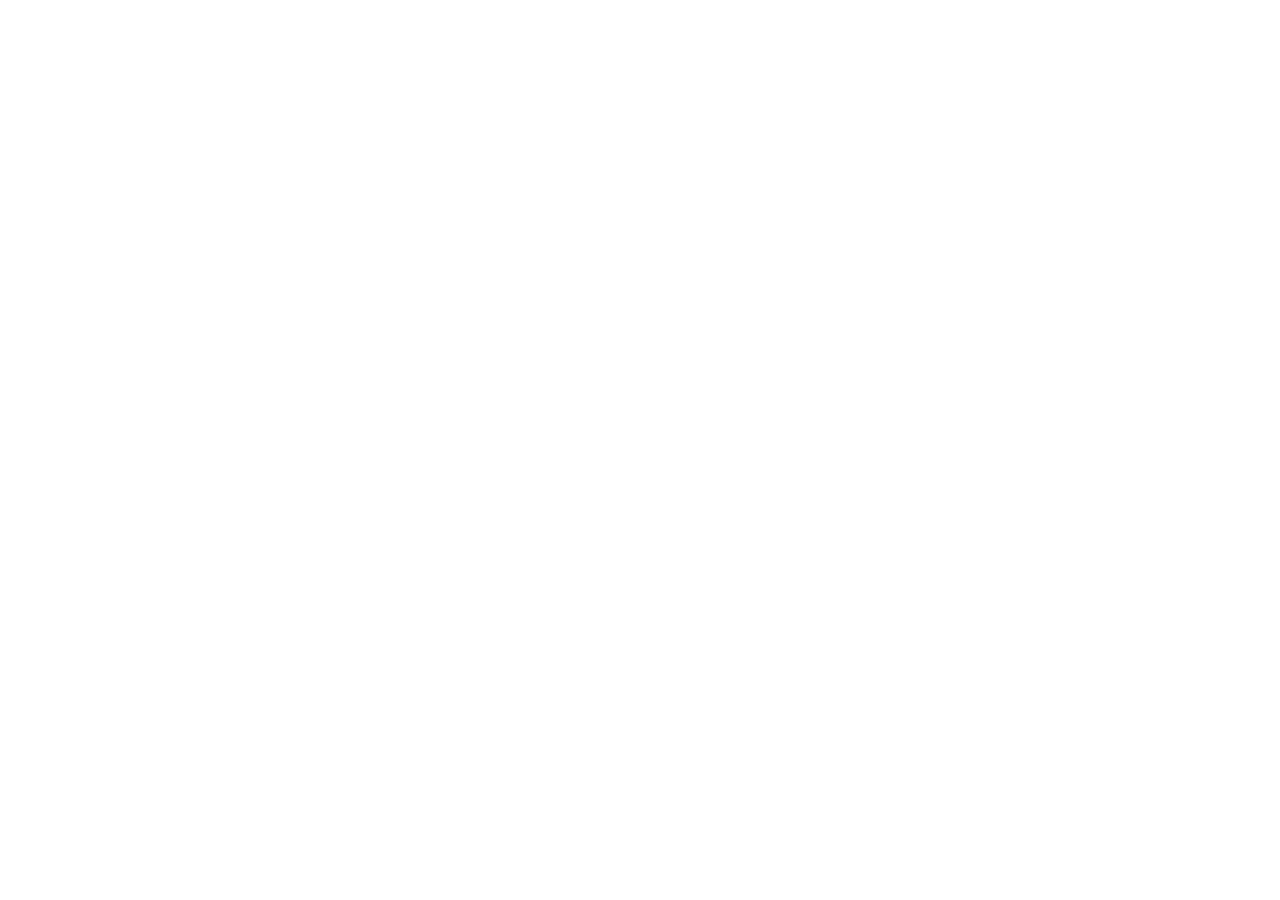
==== index.html @ 282d5bdf "start" ====
<!DOCTYPE html>
<html lang="sv">
<head>
    <meta charset="UTF-8">
    <meta name="viewport" content="width=device-width, initial-scale=1.0">
    <title>Document</title>
    <link rel="stylesheet" href="style.css">
</head>
<body>
    
</body>
</html>
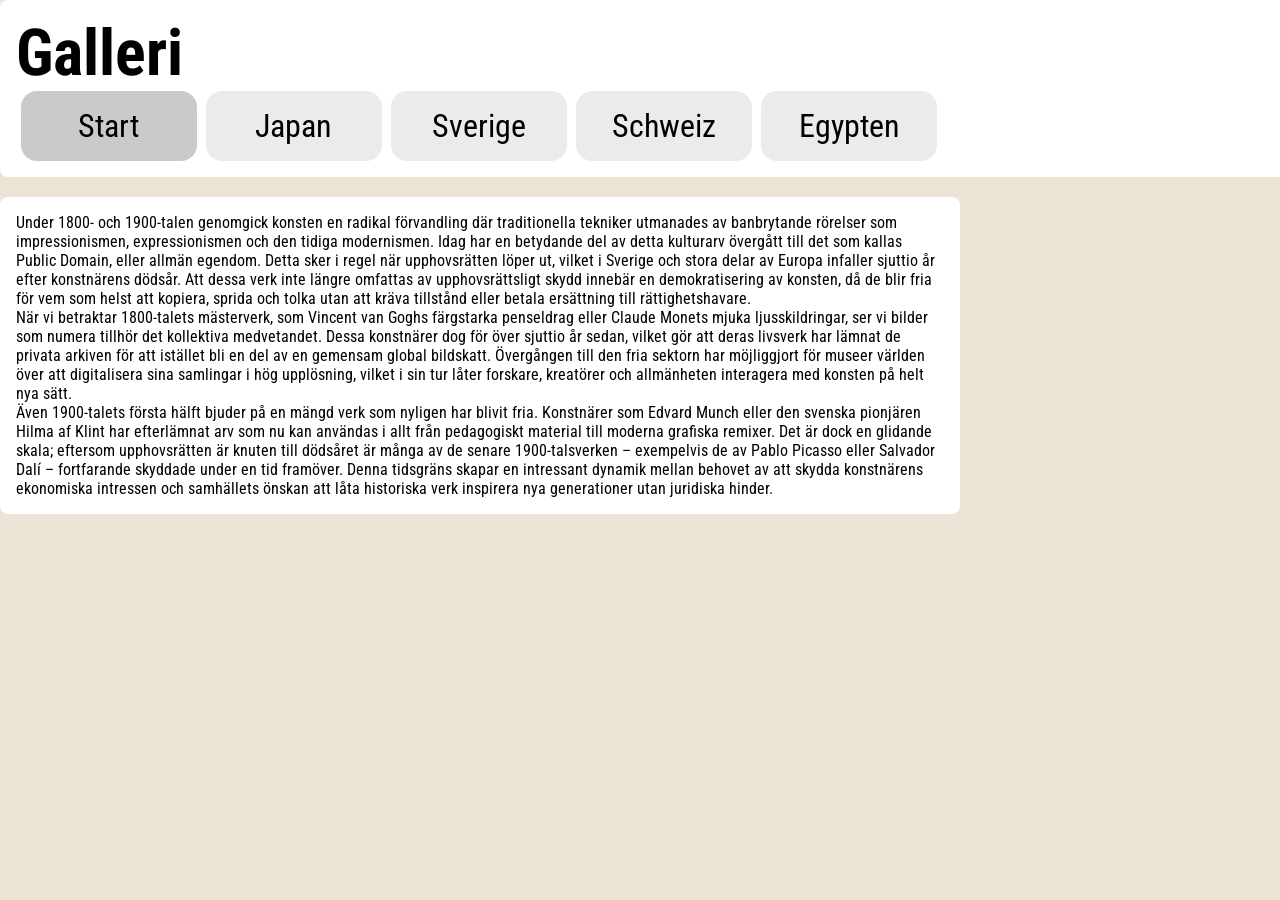
==== commit fc856d7c: "fortsatt med css och börjat på js" ====
--- a/index.html
+++ b/index.html
@@ -1,12 +1,52 @@
 <!DOCTYPE html>
 <html lang="sv">
+
 <head>
     <meta charset="UTF-8">
     <meta name="viewport" content="width=device-width, initial-scale=1.0">
     <title>Document</title>
     <link rel="stylesheet" href="style.css">
 </head>
+
 <body>
-    
+    <div class="kontainer">
+        <div class="kontainer">
+        <Header>
+            <h1>Galleri</h1>
+            <nav class="meny">
+                <a href="index.html" class="aktiv">Start</a>
+                <a href="sida1.html">Japan</a>
+                <a href="sida2.html">Sverige</a>
+                <a href="sida3.html">Schweiz</a>
+                <a href="sida4.html">Egypten</a>
+            </nav>
+        </Header>
+        <main>
+            <p>Under 1800- och 1900-talen genomgick konsten en radikal förvandling där traditionella tekniker utmanades av
+            banbrytande rörelser som impressionismen, expressionismen och den tidiga modernismen. Idag har en betydande
+            del av detta kulturarv övergått till det som kallas Public Domain, eller allmän egendom. Detta sker i regel
+            när upphovsrätten löper ut, vilket i Sverige och stora delar av Europa infaller sjuttio år efter konstnärens
+            dödsår. Att dessa verk inte längre omfattas av upphovsrättsligt skydd innebär en demokratisering av konsten,
+            då de blir fria för vem som helst att kopiera, sprida och tolka utan att kräva tillstånd eller betala
+            ersättning till rättighetshavare. <br>
+
+            När vi betraktar 1800-talets mästerverk, som Vincent van Goghs färgstarka penseldrag eller Claude Monets
+            mjuka ljusskildringar, ser vi bilder som numera tillhör det kollektiva medvetandet. Dessa konstnärer dog för
+            över sjuttio år sedan, vilket gör att deras livsverk har lämnat de privata arkiven för att istället bli en
+            del av en gemensam global bildskatt. Övergången till den fria sektorn har möjliggjort för museer världen
+            över att digitalisera sina samlingar i hög upplösning, vilket i sin tur låter forskare, kreatörer och
+            allmänheten interagera med konsten på helt nya sätt. <br>
+
+            Även 1900-talets första hälft bjuder på en mängd verk som nyligen har blivit fria. Konstnärer som Edvard
+            Munch eller den svenska pionjären Hilma af Klint har efterlämnat arv som nu kan användas i allt från
+            pedagogiskt material till moderna grafiska remixer. Det är dock en glidande skala; eftersom upphovsrätten är
+            knuten till dödsåret är många av de senare 1900-talsverken – exempelvis de av Pablo Picasso eller Salvador
+            Dalí – fortfarande skyddade under en tid framöver. Denna tidsgräns skapar en intressant dynamik mellan
+            behovet av att skydda konstnärens ekonomiska intressen och samhällets önskan att låta historiska verk
+            inspirera nya generationer utan juridiska hinder.</p>
+        </main>
+        
+    </div>
 </body>
+
 </html>
--- a/style.css
+++ b/style.css
@@ -0,0 +1,202 @@
+@import url('https://fonts.googleapis.com/css2?family=Ms+Madi&family=Roboto+Condensed:ital,wght@0,100..900;1,100..900&display=swap');
+/* Enkel CSS-reset */
+html {
+    box-sizing: border-box;
+}
+
+*,
+*:before,
+*:after {
+    box-sizing: inherit;
+}
+
+body,
+h1,
+h2,
+h3,
+h4,
+h5,
+h6,
+p,
+ul {
+    margin: 0;
+    padding: 0;
+}
+
+img {
+    width: 100%;
+}
+
+body {
+    background-color: #ECE5D6;
+    font-family: "Roboto Condensed", sans-serif;
+    /* background-image: url(./bilder/bg1.png);
+    background-size: cover;
+    background-attachment: fixed; */
+}
+
+.kontainer {
+    width: 320px;
+    margin: auto;
+    display: grid;
+     grid-template-columns: 1fr;
+        grid-template-areas:
+            "huvud"
+            "innehåll"
+            "sida"
+            "fot";
+    gap: 20px;
+    color: #000;
+}
+
+/* head */
+
+Header {
+    background-color: #ffffff;
+    padding: 1em;
+    border-radius: 0.5em;
+    grid-area: huvud;
+}
+
+Header h1 {
+    font-size: 4em;
+}
+
+Header nav {
+    background-color: #ffffff00;
+    border-radius: 0.5em;
+    width: 100%;
+    display: flex;
+    justify-content: space-around;
+    text-align: center;
+}
+
+Header nav a {
+    background-color: #33333319;
+    color: #000;
+    padding: 0.5em 0em 0.5em 0em ;
+    border-radius: 0.5em;
+    width: 4.5em;
+    font-size: 0.7em;
+    text-decoration: none;
+
+}
+Header nav a.aktiv {
+    background-color: #33333342;
+}
+Header nav a:hover {
+    font-family: "Ms Madi", cursive;
+}
+
+/* main */
+
+main {
+    background-color: #ffffff;
+    padding: 1em;
+    border-radius: 0.5em;
+    display: flex;
+
+    /* grid-area: innehåll;
+    display: grid;
+    grid-template-columns: 1fr;
+    align-items: center;
+    gap: 5px; */
+}
+main .innehall1 {
+    width: 50%;
+    padding: 2px;
+}
+main .innehall img {
+    background-color: #fff;
+    margin-top: 20px;
+    border-radius: 10px;
+}
+.undertext {
+    display: none;
+    background-color: #ffffff;
+    border-radius: 0.5em;
+    padding: 0.5em;
+    margin: 0.5em;
+    position: absolute;
+    width: 30%;
+}
+
+/* side */
+
+aside {
+    background-color: #ffffff;
+    padding: 1em;
+    border-radius: 0.5em;
+    grid-area: sida;
+}
+aside h2 {
+    font-size: 2em;
+    
+}
+aside p {
+    font-size: 1em;
+}
+
+/* foot */
+
+footer {
+    background-color: #ffffff;
+    padding: 1em;
+    border-radius: 0.5em;
+    grid-area: fot;
+    display: flex;
+}
+footer p {
+    font-size: 1em;
+}
+footer p a {
+    color: #000000;
+}
+
+
+/* Platta: från 768px */
+@media (min-width: 768px) {
+    .kontainer {
+        width: 600px;
+        grid-template-columns: 1fr;
+        grid-template-areas:
+            "huvud"
+            "innehåll"
+            "sida"
+            "fot";
+    }
+    main {
+        grid-template-columns: 1fr 1fr;
+    }
+    header nav {
+        width: 100%;
+    }
+    Header nav a {
+        font-size: 1.5em;
+        width: 4.5em;
+        
+    }
+}
+
+/* Dator: från 1024px */
+@media (min-width: 1024px) {
+    .kontainer {
+        width: 1300px;
+        grid-template-columns: 3fr 1fr;
+        grid-template-areas: 
+        "huvud huvud"
+        "innehåll sida"
+        "fot fot";
+    }
+    main {
+        grid-template-columns: 1fr 1fr;
+    }
+    header nav {
+        width: 73%;
+    }
+    Header nav a {
+        font-size: 2em;
+        width: 5.5em;
+    }
+     
+}
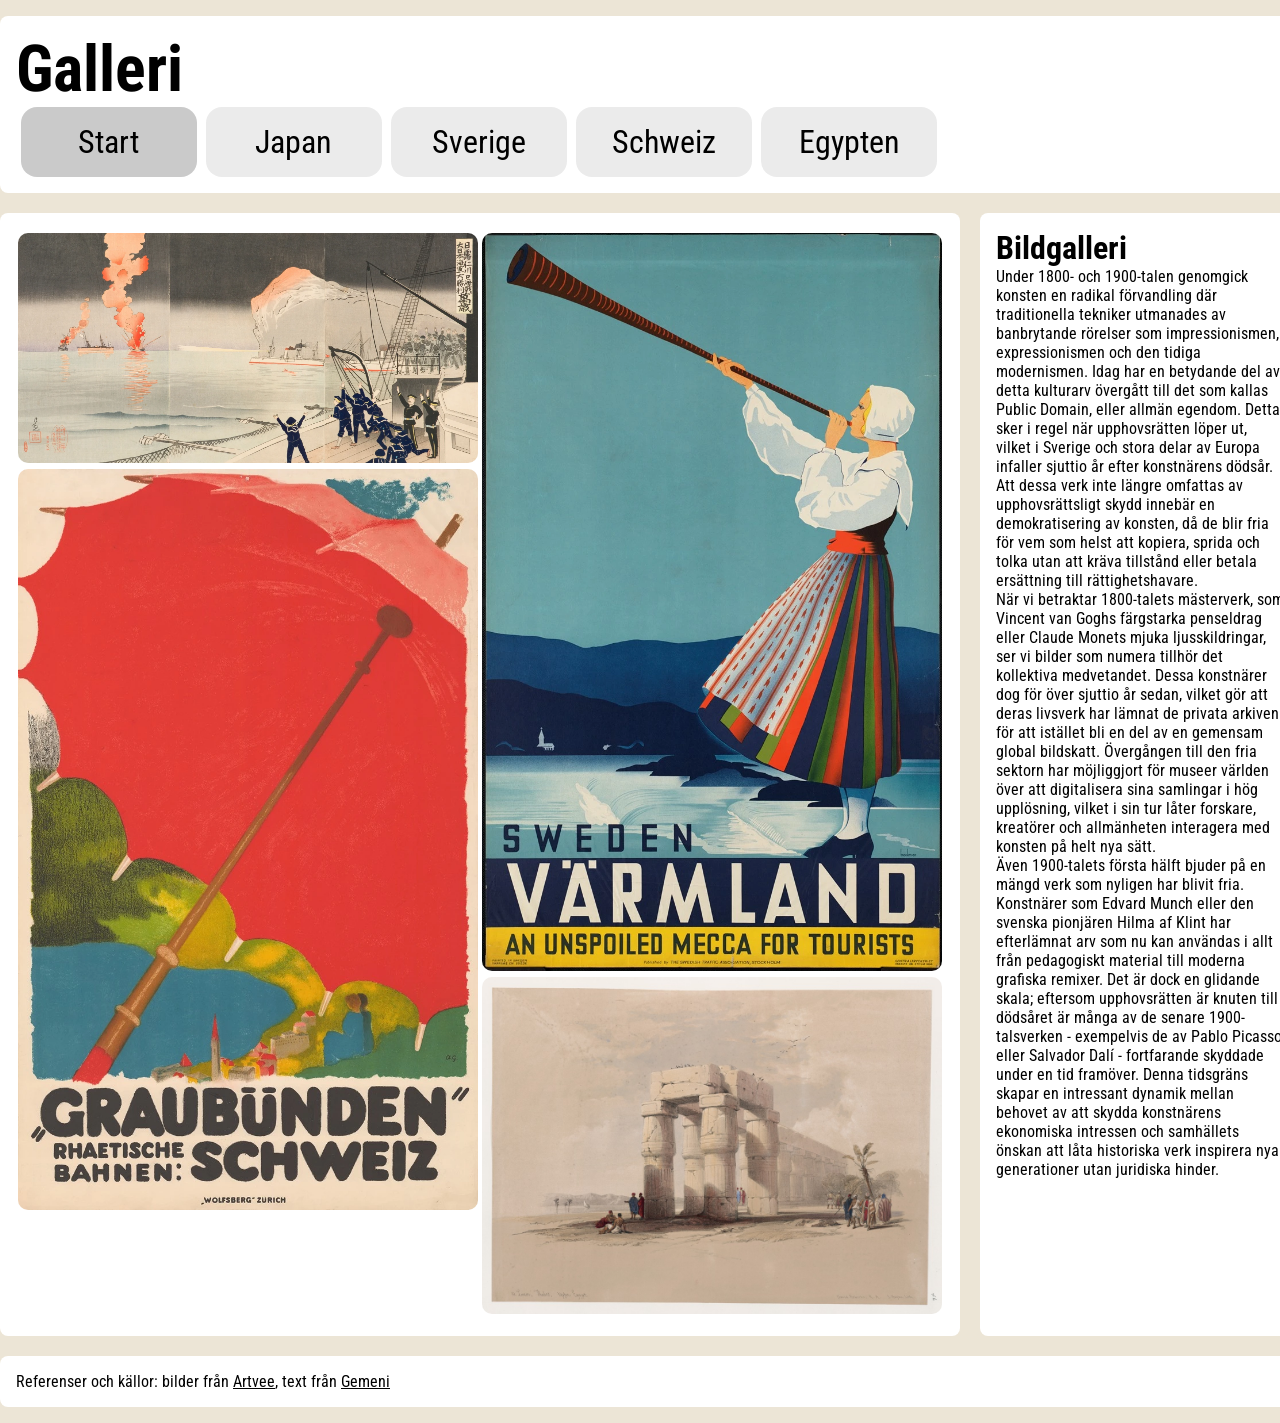
==== commit a928fe61: "klar nu, fixade alla småsaker och koppierade min infosida med ny information för få mina resterande " ====
--- a/index.html
+++ b/index.html
@@ -10,7 +10,6 @@
 
 <body>
     <div class="kontainer">
-        <div class="kontainer">
         <Header>
             <h1>Galleri</h1>
             <nav class="meny">
@@ -22,30 +21,62 @@
             </nav>
         </Header>
         <main>
-            <p>Under 1800- och 1900-talen genomgick konsten en radikal förvandling där traditionella tekniker utmanades av
-            banbrytande rörelser som impressionismen, expressionismen och den tidiga modernismen. Idag har en betydande
-            del av detta kulturarv övergått till det som kallas Public Domain, eller allmän egendom. Detta sker i regel
-            när upphovsrätten löper ut, vilket i Sverige och stora delar av Europa infaller sjuttio år efter konstnärens
-            dödsår. Att dessa verk inte längre omfattas av upphovsrättsligt skydd innebär en demokratisering av konsten,
-            då de blir fria för vem som helst att kopiera, sprida och tolka utan att kräva tillstånd eller betala
-            ersättning till rättighetshavare. <br>
+            <div class="innehall">
+                <a href="./sida1.html"><img src="./bilder/japan1.1.webp" alt="gammal japansk bild"></a>
+                <a href="./sida3.html"><img src="./bilder/schweiz1.webp" alt="gammal schweiisk bild"></a>
+            </div>
+            <div class="innehall">
+                <a href="./sida2.html"><img src="./bilder/sverige1.webp" alt="gammal svensk bild"></a>
+                <a href="./sida4.html"><img src="./bilder/egypten1.webp" alt="gammal egyptisk bild"></a>
+            </div>
+        </main>
+        <aside>
+            <h2>Bildgalleri</h2>
+            <p>Under 1800- och 1900-talen genomgick konsten en radikal förvandling där traditionella tekniker
+                utmanades av
+                banbrytande rörelser som impressionismen, expressionismen och den tidiga modernismen. Idag har en
+                betydande
+                del av detta kulturarv övergått till det som kallas Public Domain, eller allmän egendom. Detta sker
+                i regel
+                när upphovsrätten löper ut, vilket i Sverige och stora delar av Europa infaller sjuttio år efter
+                konstnärens
+                dödsår. Att dessa verk inte längre omfattas av upphovsrättsligt skydd innebär en demokratisering av
+                konsten,
+                då de blir fria för vem som helst att kopiera, sprida och tolka utan att kräva tillstånd eller
+                betala
+                ersättning till rättighetshavare. <br>
 
-            När vi betraktar 1800-talets mästerverk, som Vincent van Goghs färgstarka penseldrag eller Claude Monets
-            mjuka ljusskildringar, ser vi bilder som numera tillhör det kollektiva medvetandet. Dessa konstnärer dog för
-            över sjuttio år sedan, vilket gör att deras livsverk har lämnat de privata arkiven för att istället bli en
-            del av en gemensam global bildskatt. Övergången till den fria sektorn har möjliggjort för museer världen
-            över att digitalisera sina samlingar i hög upplösning, vilket i sin tur låter forskare, kreatörer och
-            allmänheten interagera med konsten på helt nya sätt. <br>
+                När vi betraktar 1800-talets mästerverk, som Vincent van Goghs färgstarka penseldrag eller Claude
+                Monets
+                mjuka ljusskildringar, ser vi bilder som numera tillhör det kollektiva medvetandet. Dessa konstnärer
+                dog för
+                över sjuttio år sedan, vilket gör att deras livsverk har lämnat de privata arkiven för att istället
+                bli en
+                del av en gemensam global bildskatt. Övergången till den fria sektorn har möjliggjort för museer
+                världen
+                över att digitalisera sina samlingar i hög upplösning, vilket i sin tur låter forskare, kreatörer
+                och
+                allmänheten interagera med konsten på helt nya sätt. <br>
 
-            Även 1900-talets första hälft bjuder på en mängd verk som nyligen har blivit fria. Konstnärer som Edvard
-            Munch eller den svenska pionjären Hilma af Klint har efterlämnat arv som nu kan användas i allt från
-            pedagogiskt material till moderna grafiska remixer. Det är dock en glidande skala; eftersom upphovsrätten är
-            knuten till dödsåret är många av de senare 1900-talsverken – exempelvis de av Pablo Picasso eller Salvador
-            Dalí – fortfarande skyddade under en tid framöver. Denna tidsgräns skapar en intressant dynamik mellan
-            behovet av att skydda konstnärens ekonomiska intressen och samhällets önskan att låta historiska verk
-            inspirera nya generationer utan juridiska hinder.</p>
-        </main>
-        
+                Även 1900-talets första hälft bjuder på en mängd verk som nyligen har blivit fria. Konstnärer som
+                Edvard
+                Munch eller den svenska pionjären Hilma af Klint har efterlämnat arv som nu kan användas i allt från
+                pedagogiskt material till moderna grafiska remixer. Det är dock en glidande skala; eftersom
+                upphovsrätten är
+                knuten till dödsåret är många av de senare 1900-talsverken - exempelvis de av Pablo Picasso eller
+                Salvador
+                Dalí - fortfarande skyddade under en tid framöver. Denna tidsgräns skapar en intressant dynamik
+                mellan
+                behovet av att skydda konstnärens ekonomiska intressen och samhällets önskan att låta historiska
+                verk
+                inspirera nya generationer utan juridiska hinder.</p>
+        </aside>
+        <footer>
+            <p>Referenser och källor: bilder från <a
+                    href="https://artvee.com/dl/the-ornamental-arts-of-japan-pl-053/#00">Artvee</a>, text från <a
+                    href="https://gemini.google.com/app?hl=sv">Gemeni</a></p>
+        </footer>
+        <script src="./script.js"></script>
     </div>
 </body>
 
--- a/style.css
+++ b/style.css
@@ -1,4 +1,5 @@
 @import url('https://fonts.googleapis.com/css2?family=Ms+Madi&family=Roboto+Condensed:ital,wght@0,100..900;1,100..900&display=swap');
+
 /* Enkel CSS-reset */
 html {
     box-sizing: border-box;
@@ -25,6 +26,8 @@
 
 img {
     width: 100%;
+    border-radius: 10px;
+    margin-top: 2px;
 }
 
 body {
@@ -39,12 +42,12 @@
     width: 320px;
     margin: auto;
     display: grid;
-     grid-template-columns: 1fr;
-        grid-template-areas:
-            "huvud"
-            "innehåll"
-            "sida"
-            "fot";
+    grid-template-columns: 1fr;
+    grid-template-areas:
+        "huvud"
+        "innehåll"
+        "sida"
+        "fot";
     gap: 20px;
     color: #000;
 }
@@ -56,6 +59,7 @@
     padding: 1em;
     border-radius: 0.5em;
     grid-area: huvud;
+    margin-top: 1em;
 }
 
 Header h1 {
@@ -74,18 +78,20 @@
 Header nav a {
     background-color: #33333319;
     color: #000;
-    padding: 0.5em 0em 0.5em 0em ;
+    padding: 0.5em 0em 0.5em 0em;
     border-radius: 0.5em;
     width: 4.5em;
     font-size: 0.7em;
     text-decoration: none;
 
 }
+
 Header nav a.aktiv {
     background-color: #33333342;
 }
+
 Header nav a:hover {
-    font-family: "Ms Madi", cursive;
+    background-color: #7e7e7e;
 }
 
 /* main */
@@ -94,31 +100,88 @@
     background-color: #ffffff;
     padding: 1em;
     border-radius: 0.5em;
-    display: flex;
-
-    /* grid-area: innehåll;
-    display: grid;
-    grid-template-columns: 1fr;
-    align-items: center;
-    gap: 5px; */
-}
-main .innehall1 {
-    width: 50%;
+}
+
+main .innehall {
     padding: 2px;
 }
-main .innehall img {
-    background-color: #fff;
-    margin-top: 20px;
-    border-radius: 10px;
-}
-.undertext {
-    display: none;
-    background-color: #ffffff;
-    border-radius: 0.5em;
-    padding: 0.5em;
-    margin: 0.5em;
-    position: absolute;
-    width: 30%;
+
+main .innehall .bild {
+    position: relative;
+}
+
+/* bilder js regler */
+
+.undertext1 {
+    display: none;
+    background-color: #ffffffcb;
+    border-radius: 0.5em;
+    padding: 0.5em;
+    margin: 0.5em;
+    position: absolute;
+    width: 95%;
+    right: 0.5em;
+    top: 0px;
+}
+
+.undertext3 {
+    display: none;
+    background-color: #ffffffcb;
+    border-radius: 0.5em;
+    padding: 0.5em;
+    margin: 0.5em;
+    position: absolute;
+    width: 95%;
+    right: 0.5em;
+    top: 0px;
+}
+
+.undertext5 {
+    display: none;
+    background-color: #ffffffcb;
+    border-radius: 0.5em;
+    padding: 0.5em;
+    margin: 0.5em;
+    position: absolute;
+    width: 95%;
+    right: 0.5em;
+    top: 0px;
+}
+
+.undertext2 {
+    display: none;
+    background-color: #ffffffcb;
+    border-radius: 0.5em;
+    padding: 0.5em;
+    margin: 0.5em;
+    position: absolute;
+    width: 95%;
+    left: -28.5em;
+    top: 0px;
+}
+
+.undertext4 {
+    display: none;
+    background-color: #ffffffcb;
+    border-radius: 0.5em;
+    padding: 0.5em;
+    margin: 0.5em;
+    position: absolute;
+    width: 95%;
+    left: -28.5em;
+    top: 0px;
+}
+
+.undertext6 {
+    display: none;
+    background-color: #ffffffcb;
+    border-radius: 0.5em;
+    padding: 0.5em;
+    margin: 0.5em;
+    position: absolute;
+    width: 95%;
+    left: -28.5em;
+    top: 0px;
 }
 
 /* side */
@@ -129,10 +192,12 @@
     border-radius: 0.5em;
     grid-area: sida;
 }
+
 aside h2 {
     font-size: 2em;
-    
-}
+
+}
+
 aside p {
     font-size: 1em;
 }
@@ -145,10 +210,13 @@
     border-radius: 0.5em;
     grid-area: fot;
     display: flex;
-}
+    margin-bottom: 1em;
+}
+
 footer p {
     font-size: 1em;
 }
+
 footer p a {
     color: #000000;
 }
@@ -165,16 +233,22 @@
             "sida"
             "fot";
     }
-    main {
-        grid-template-columns: 1fr 1fr;
-    }
+
     header nav {
         width: 100%;
     }
+
     Header nav a {
         font-size: 1.5em;
         width: 4.5em;
-        
+    }
+
+    main {
+        display: flex;
+    }
+
+    main .innehall {
+        width: 50%;
     }
 }
 
@@ -183,20 +257,26 @@
     .kontainer {
         width: 1300px;
         grid-template-columns: 3fr 1fr;
-        grid-template-areas: 
-        "huvud huvud"
-        "innehåll sida"
-        "fot fot";
-    }
-    main {
-        grid-template-columns: 1fr 1fr;
-    }
+        grid-template-areas:
+            "huvud huvud"
+            "innehåll sida"
+            "fot fot";
+    }
+
     header nav {
         width: 73%;
     }
+
     Header nav a {
         font-size: 2em;
         width: 5.5em;
     }
-     
-}
+
+    main {
+        display: flex;
+    }
+
+    main .innehall {
+        width: 50%;
+    }
+}
